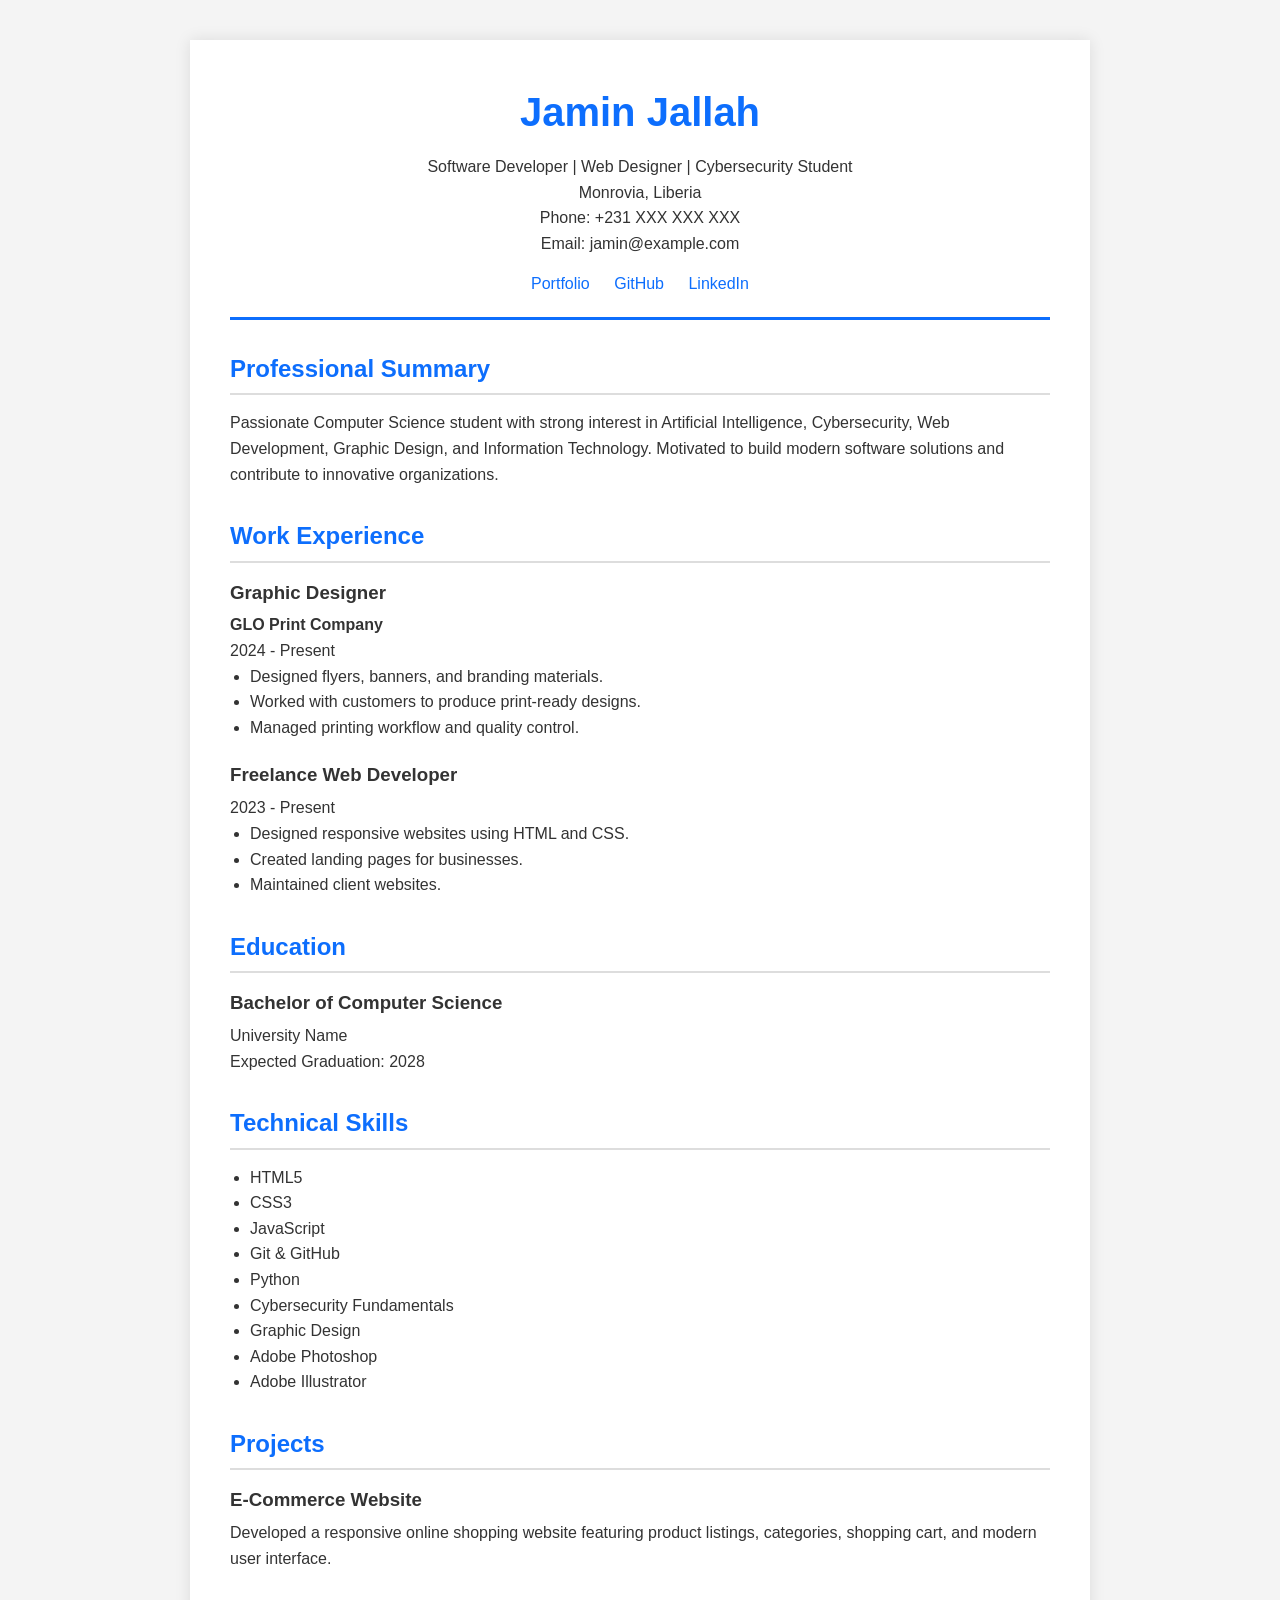
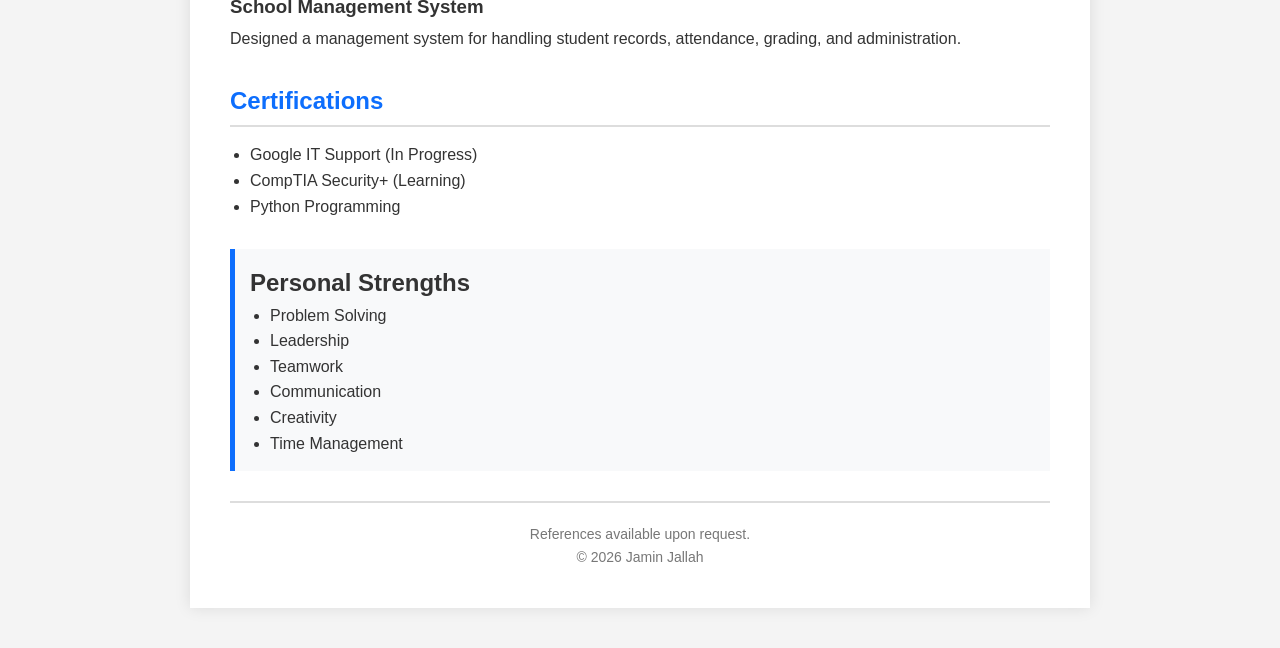
==== Week One/assignment.html @ 4a63449a "Add responsive navigation menu" ====
<!DOCTYPE html>
<html lang="en">
<head>
    <meta charset="UTF-8">
    <meta name="viewport" content="width=device-width, initial-scale=1.0">
    <title>Resume | Jamin Jallah</title>

    <style>
        *{
            margin:0;
            padding:0;
            box-sizing:border-box;
        }

        body{
            font-family:Arial, Helvetica, sans-serif;
            background:#f4f4f4;
            color:#333;
            line-height:1.6;
        }

        main{
            max-width:900px;
            margin:40px auto;
            background:#fff;
            padding:40px;
            box-shadow:0 0 15px rgba(0,0,0,.1);
        }

        header{
            text-align:center;
            border-bottom:3px solid #0d6efd;
            padding-bottom:20px;
            margin-bottom:30px;
        }

        header h1{
            color:#0d6efd;
            font-size:40px;
        }

        header p{
            margin-top:10px;
        }

        nav{
            margin-top:15px;
        }

        nav a{
            text-decoration:none;
            color:#0d6efd;
            margin:0 10px;
        }

        section{
            margin-bottom:30px;
        }

        section h2{
            color:#0d6efd;
            margin-bottom:15px;
            border-bottom:2px solid #ddd;
            padding-bottom:5px;
        }

        article{
            margin-bottom:20px;
        }

        article h3{
            margin-bottom:5px;
        }

        ul{
            margin-left:20px;
        }

        aside{
            background:#f8f9fa;
            padding:15px;
            border-left:5px solid #0d6efd;
            margin-bottom:30px;
        }

        footer{
            text-align:center;
            border-top:2px solid #ddd;
            padding-top:20px;
            color:#777;
            font-size:14px;
        }

        address{
            font-style:normal;
        }
    </style>
</head>

<body>

<main>

    <!-- HEADER -->
    <header>

        <h1>Jamin Jallah</h1>

        <p>Software Developer | Web Designer | Cybersecurity Student</p>

        <address>
            Monrovia, Liberia <br>
            Phone: +231 XXX XXX XXX <br>
            Email: jamin@example.com
        </address>

        <nav>
            <a href="#">Portfolio</a>
            <a href="#">GitHub</a>
            <a href="#">LinkedIn</a>
        </nav>

    </header>

    <!-- PROFILE -->
    <section>

        <h2>Professional Summary</h2>

        <p>
            Passionate Computer Science student with strong interest in
            Artificial Intelligence, Cybersecurity, Web Development,
            Graphic Design, and Information Technology.
            Motivated to build modern software solutions and contribute
            to innovative organizations.
        </p>

    </section>

    <!-- EXPERIENCE -->
    <section>

        <h2>Work Experience</h2>

        <article>

            <h3>Graphic Designer</h3>

            <p><strong>GLO Print Company</strong></p>

            <p>2024 - Present</p>

            <ul>
                <li>Designed flyers, banners, and branding materials.</li>
                <li>Worked with customers to produce print-ready designs.</li>
                <li>Managed printing workflow and quality control.</li>
            </ul>

        </article>

        <article>

            <h3>Freelance Web Developer</h3>

            <p>2023 - Present</p>

            <ul>
                <li>Designed responsive websites using HTML and CSS.</li>
                <li>Created landing pages for businesses.</li>
                <li>Maintained client websites.</li>
            </ul>

        </article>

    </section>

    <!-- EDUCATION -->
    <section>

        <h2>Education</h2>

        <article>

            <h3>Bachelor of Computer Science</h3>

            <p>University Name</p>

            <p>Expected Graduation: 2028</p>

        </article>

    </section>

    <!-- SKILLS -->
    <section>

        <h2>Technical Skills</h2>

        <ul>
            <li>HTML5</li>
            <li>CSS3</li>
            <li>JavaScript</li>
            <li>Git & GitHub</li>
            <li>Python</li>
            <li>Cybersecurity Fundamentals</li>
            <li>Graphic Design</li>
            <li>Adobe Photoshop</li>
            <li>Adobe Illustrator</li>
        </ul>

    </section>

    <!-- PROJECTS -->
    <section>

        <h2>Projects</h2>

        <article>

            <h3>E-Commerce Website</h3>

            <p>
                Developed a responsive online shopping website featuring
                product listings, categories, shopping cart,
                and modern user interface.
            </p>

        </article>

        <article>

            <h3>School Management System</h3>

            <p>
                Designed a management system for handling student records,
                attendance, grading, and administration.
            </p>

        </article>

    </section>

    <!-- CERTIFICATIONS -->
    <section>

        <h2>Certifications</h2>

        <ul>
            <li>Google IT Support (In Progress)</li>
            <li>CompTIA Security+ (Learning)</li>
            <li>Python Programming</li>
        </ul>

    </section>

    <!-- SIDEBAR INFORMATION -->
    <aside>

        <h2>Personal Strengths</h2>

        <ul>
            <li>Problem Solving</li>
            <li>Leadership</li>
            <li>Teamwork</li>
            <li>Communication</li>
            <li>Creativity</li>
            <li>Time Management</li>
        </ul>

    </aside>

    <!-- FOOTER -->
    <footer>

        <p>
            References available upon request.
        </p>

        <p>
            © 2026 Jamin Jallah
        </p>

    </footer>

</main>

</body>
</html>
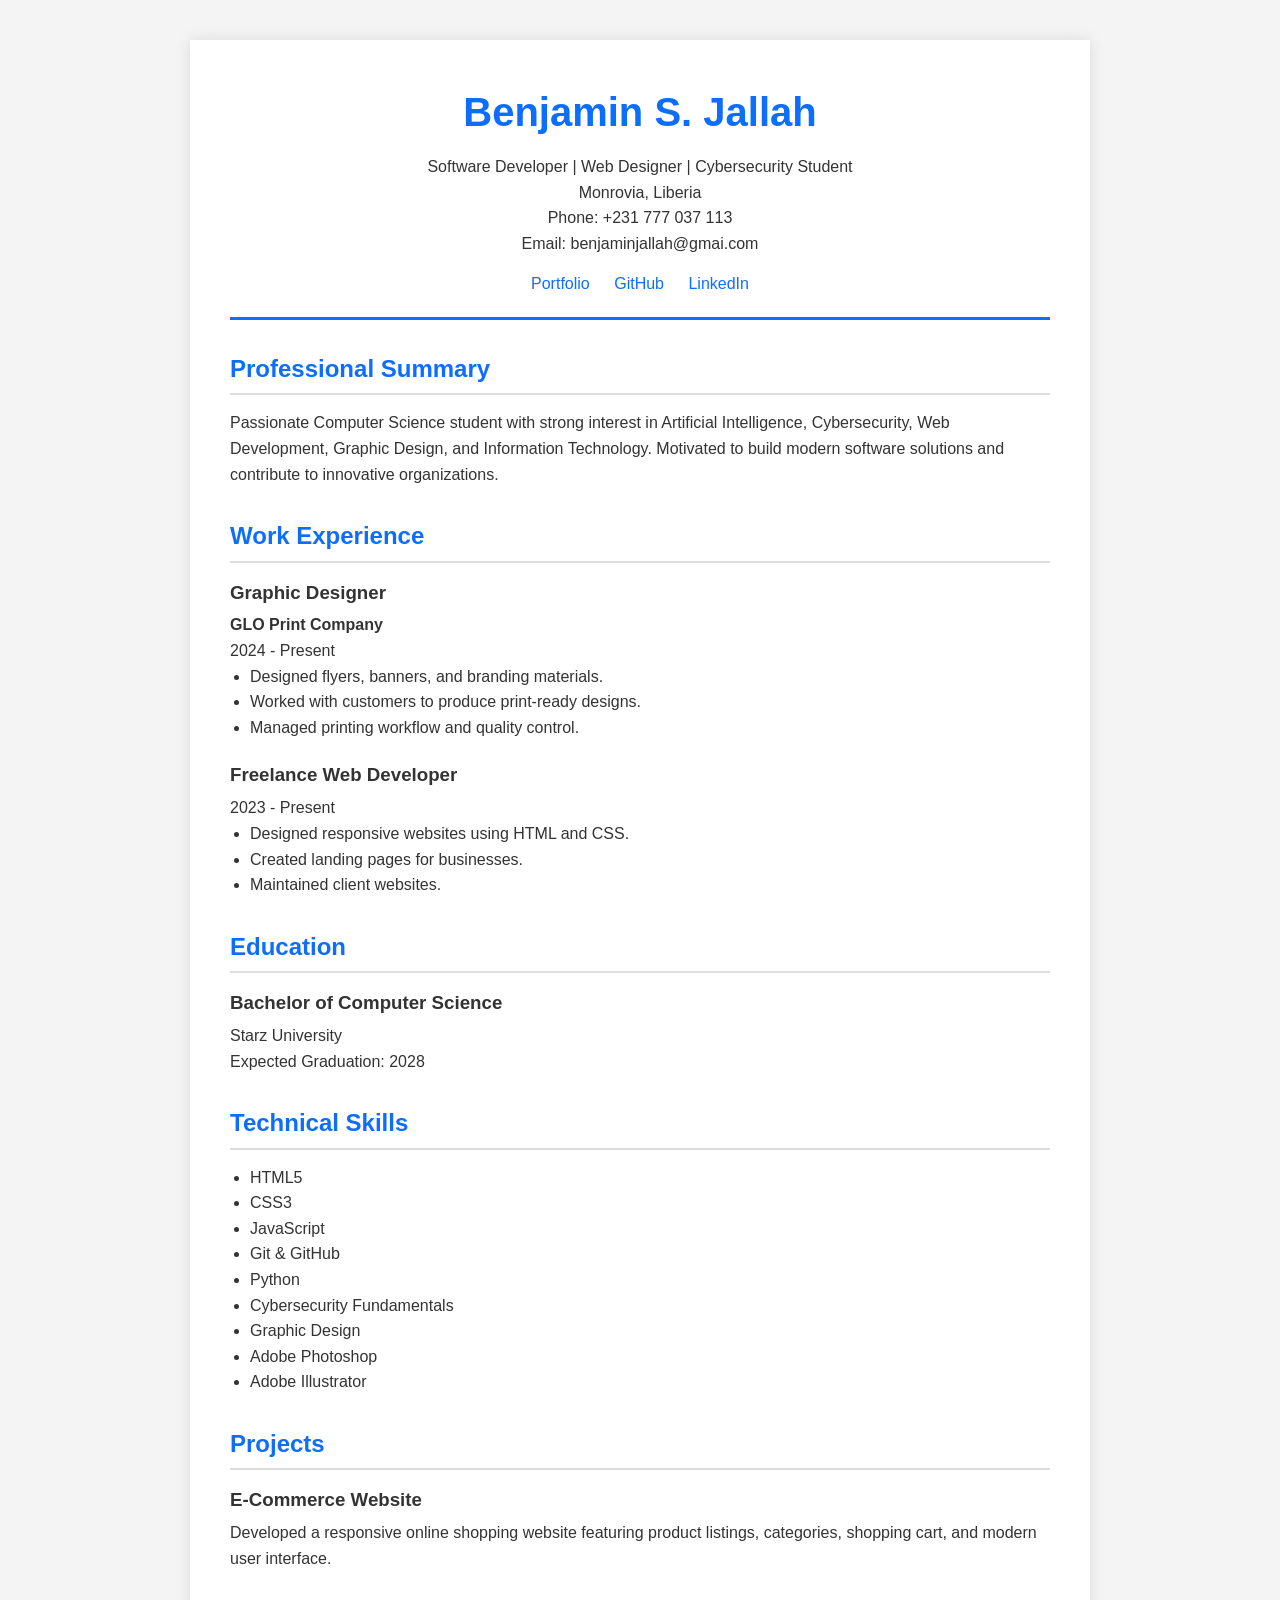
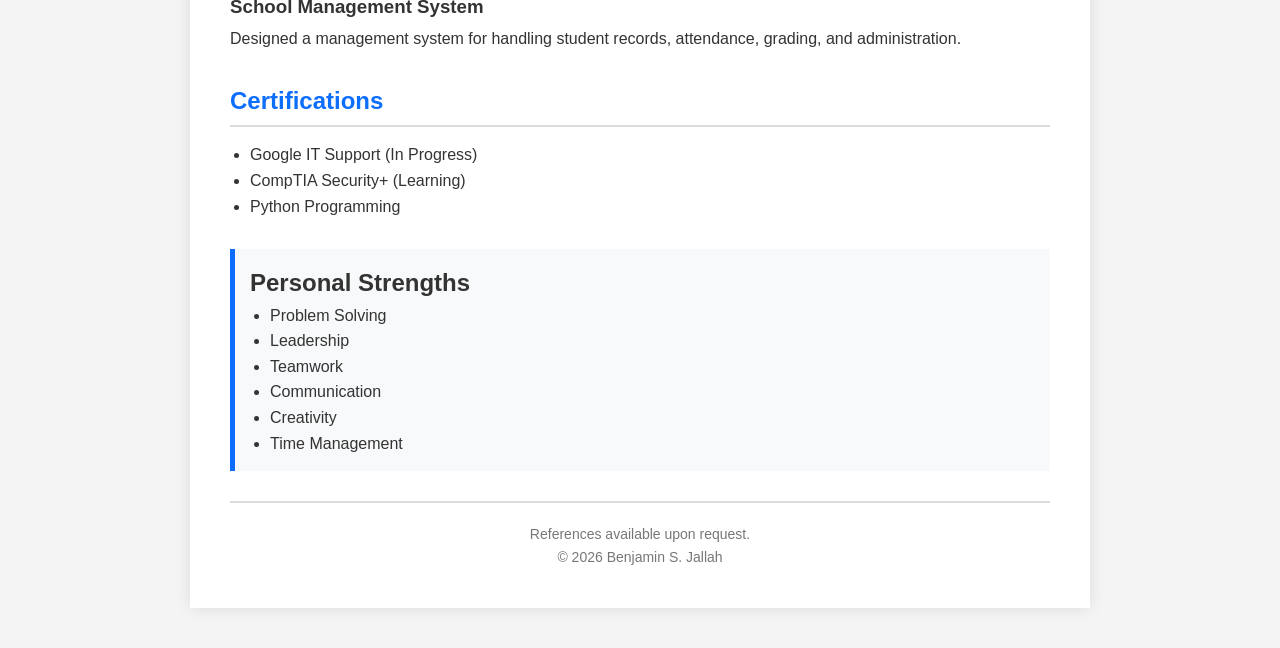
==== commit 447dd6db: "We Started Week 2 Lesson" ====
--- a/Week One/assignment.html
+++ b/Week One/assignment.html
@@ -3,7 +3,7 @@
 <head>
     <meta charset="UTF-8">
     <meta name="viewport" content="width=device-width, initial-scale=1.0">
-    <title>Resume | Jamin Jallah</title>
+    <title>Resume | Banjamin S. Jallah</title>
 
     <style>
         *{
@@ -104,14 +104,14 @@
     <!-- HEADER -->
     <header>
 
-        <h1>Jamin Jallah</h1>
+        <h1>Benjamin S. Jallah</h1>
 
         <p>Software Developer | Web Designer | Cybersecurity Student</p>
 
         <address>
             Monrovia, Liberia <br>
-            Phone: +231 XXX XXX XXX <br>
-            Email: jamin@example.com
+            Phone: +231 777 037 113 <br>
+            Email: benjaminjallah@gmai.com
         </address>
 
         <nav>
@@ -183,7 +183,7 @@
 
             <h3>Bachelor of Computer Science</h3>
 
-            <p>University Name</p>
+            <p> Starz University</p>
 
             <p>Expected Graduation: 2028</p>
 
@@ -277,7 +277,7 @@
         </p>
 
         <p>
-            © 2026 Jamin Jallah
+            © 2026 Benjamin S. Jallah
         </p>
 
     </footer>
